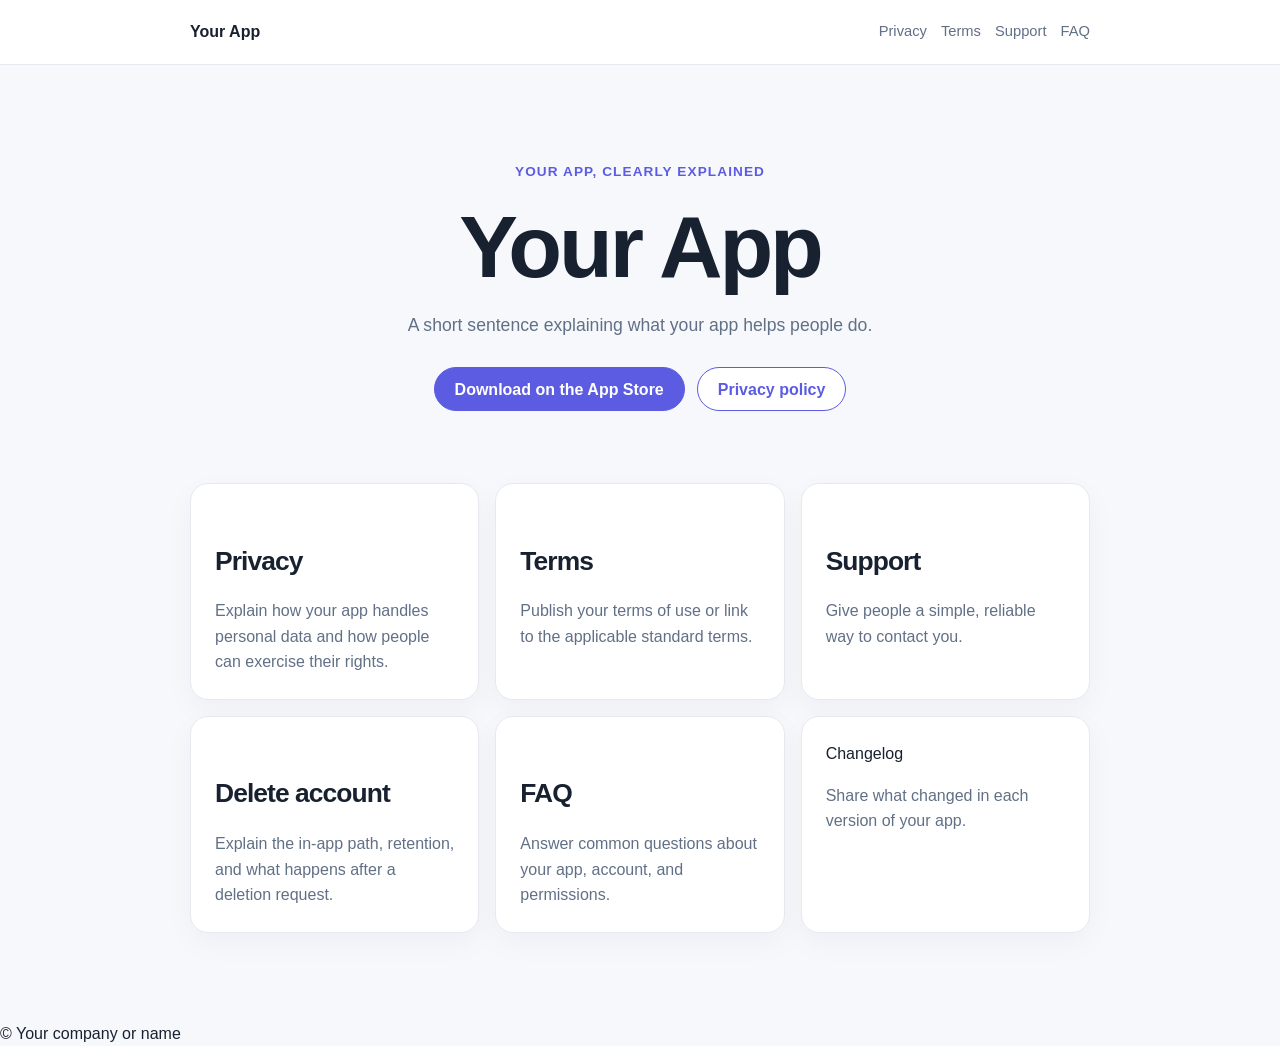
==== index.html @ 849e2186 "adicionando conteudo" ====
<!doctype html>
<html lang="en">
  <head>
    <meta charset="utf-8">
    <meta name="viewport" content="width=device-width, initial-scale=1">
    <meta name="description" content="Free GitHub Pages template for an app privacy policy, account deletion page, support, FAQ, changelog, and optional mobile app landing page.">
    <meta name="robots" content="index,follow">
    <meta name="theme-color" content="#5b5ce2">
    <title>Your App — Privacy, Support & Legal Pages</title>
    <link rel="stylesheet" href="assets/styles.css">
  </head>
  <body data-page="home">
    <header class="site-header">
      <nav class="container nav">
        <a class="brand" href="index.html" data-app-name>Your App</a>
        <div class="nav-links">
          <a href="privacy.html">Privacy</a>
          <a href="terms.html">Terms</a>
          <a href="support.html">Support</a>
          <a href="faq.html">FAQ</a>
        </div>
      </nav>
    </header>
    <main class="container">
      <section class="hero">
        <div class="eyebrow">Your app, clearly explained</div>
        <h1 data-app-name>Your App</h1>
        <p data-tagline>A short sentence explaining what your app helps people do.</p>
        <div class="actions">
          <a class="button button-primary" data-app-store-link href="#">Download on the App Store</a>
          <a class="button button-secondary" href="privacy.html">Privacy policy</a>
        </div>
      </section>
      <section class="cards">
        <a class="card" href="privacy.html">
          <h2>Privacy</h2>
          <p>Explain how your app handles personal data and how people can exercise their rights.</p>
        </a>
        <a class="card" href="terms.html">
          <h2>Terms</h2>
          <p>Publish your terms of use or link to the applicable standard terms.</p>
        </a>
        <a class="card" href="support.html">
          <h2>Support</h2>
          <p>Give people a simple, reliable way to contact you.</p>
        </a>
        <a class="card" href="delete-account.html">
          <h2>Delete account</h2>
          <p>Explain the in-app path, retention, and what happens after a deletion request.</p>
        </a>
        <a class="card" href="faq.html">
          <h2>FAQ</h2>
          <p>Answer common questions about your app, account, and permissions.</p>
        </a>
        <a class="card" href("changelog.html"):
          <h2>Changelog</h2>
          <p>Share what changed in each version of your app.</p>
        </a>
      </section>
    </main>
    <footer class("site-footer"):
      <div class("container footer-row"):
        <span>© <span data-developer-name>Your company or name</span></span>
        <span><a data-support-email href("mailto:support@example.com"): support@example.com</a></span>
      </div)
    </footer)
    <script src("assets/config.js")></script)
    <script src("assets/site.js")></script)
  </body>
</html>
---- assets/styles.css ----
:root { --accent: #5b5ce2; --ink: #18212f; --muted: #617086; --canvas: #f7f8fc; --surface: #fff; --line: #e6e9f1; }
* { box-sizing: border-box; }
html { scroll-behavior: smooth; }
body { margin: 0; color: var(--ink); background: var(--canvas); font: 16px/1.6 -apple-system, BlinkMacSystemFont, "Segoe UI", sans-serif; }
a { color: var(--accent); }
.container { width: min(100% - 40px, 900px); margin: 0 auto; }
.site-header { background: rgba(255,255,255,.9); border-bottom: 1px solid var(--line); position: sticky; top: 0; backdrop-filter: blur(14px); }
.nav { min-height: 64px; display: flex; gap: 20px; align-items: center; justify-content: space-between; }
.brand { color: var(--ink); font-weight: 750; text-decoration: none; }
.nav-links { display: flex; flex-wrap: wrap; gap: 14px; font-size: .92rem; }
.nav-links a { color: var(--muted); text-decoration: none; }
.nav-links a:hover { color: var(--ink); }
.hero { padding: 96px 0 72px; text-align: center; }
.eyebrow { color: var(--accent); font-size: .85rem; font-weight: 700; letter-spacing: .08em; text-transform: uppercase; }
h1, h2 { letter-spacing: -.035em; line-height: 1.12; }
h1 { margin: 15px auto; max-width: 760px; font-size: clamp(2.6rem, 8vw, 5.5rem); }
h2 { margin-top: 2.4rem; font-size: 1.65rem; }
.hero p { max-width: 630px; margin: 0 auto; color: var(--muted); font-size: 1.1rem; }
.actions { display: flex; justify-content: center; flex-wrap: wrap; gap: 12px; margin-top: 28px; }
.button { border: 1px solid var(--accent); border-radius: 999px; display: inline-flex; min-height: 44px; align-items: center; padding: 0 20px; font-weight: 700; text-decoration: none; }
.button-primary { color: #fff; background: var(--accent); }
.button-secondary { background: #fff; }
.cards { display: grid; grid-template-columns: repeat(auto-fit, minmax(220px, 1fr)); gap: 16px; padding-bottom: 88px; }
.card, .legal { border: 1px solid var(--line); border-radius: 18px; background: var(--surface); box-shadow: 0 10px 30px rgba(20, 29, 50, .04); }
.card { padding: 24px; color: var(--ink); text-decoration: none; }
.card:hover { border-color: color-mix(in srgb, var(--accent), var(--line) 55%); transform: translateY(-2px); }
.card p { color: var(--muted); margin-bottom: 0; }
.legal { max-width: 760px; padding: clamp(24px, 6vw, 56px); margin: 48px auto 80px; }
.legal h1 { font-size: clamp(2.2rem, 5vw, 3.8rem); max-width: none; }
.legal p, .legal li { color: #39465a; }
.legal .notice { padding: 16px; border-left: 4px solid var(--accent); background: #f1f1ff; border-radius: 8px; }
.site-footer { padding: 28px 0; border-top: 1px solid var(--line); background: #fff; color: var(--muted); font-size: .9rem; }
.footer-row { display: flex; gap: 16px; justify-content: space-between; flex-wrap: wrap; }
@media (max-width: 640px) { .container { width: min(100% - 28px, 900px); } .nav { padding: 12px 0; align-items: flex-start; flex-direction: column; gap: 6px; } .hero { padding: 72px 0 48px; text-align: left; } .hero p { margin-left: 0; } .actions { justify-content: flex-start; } .cards { grid-template-columns: 1fr; } }
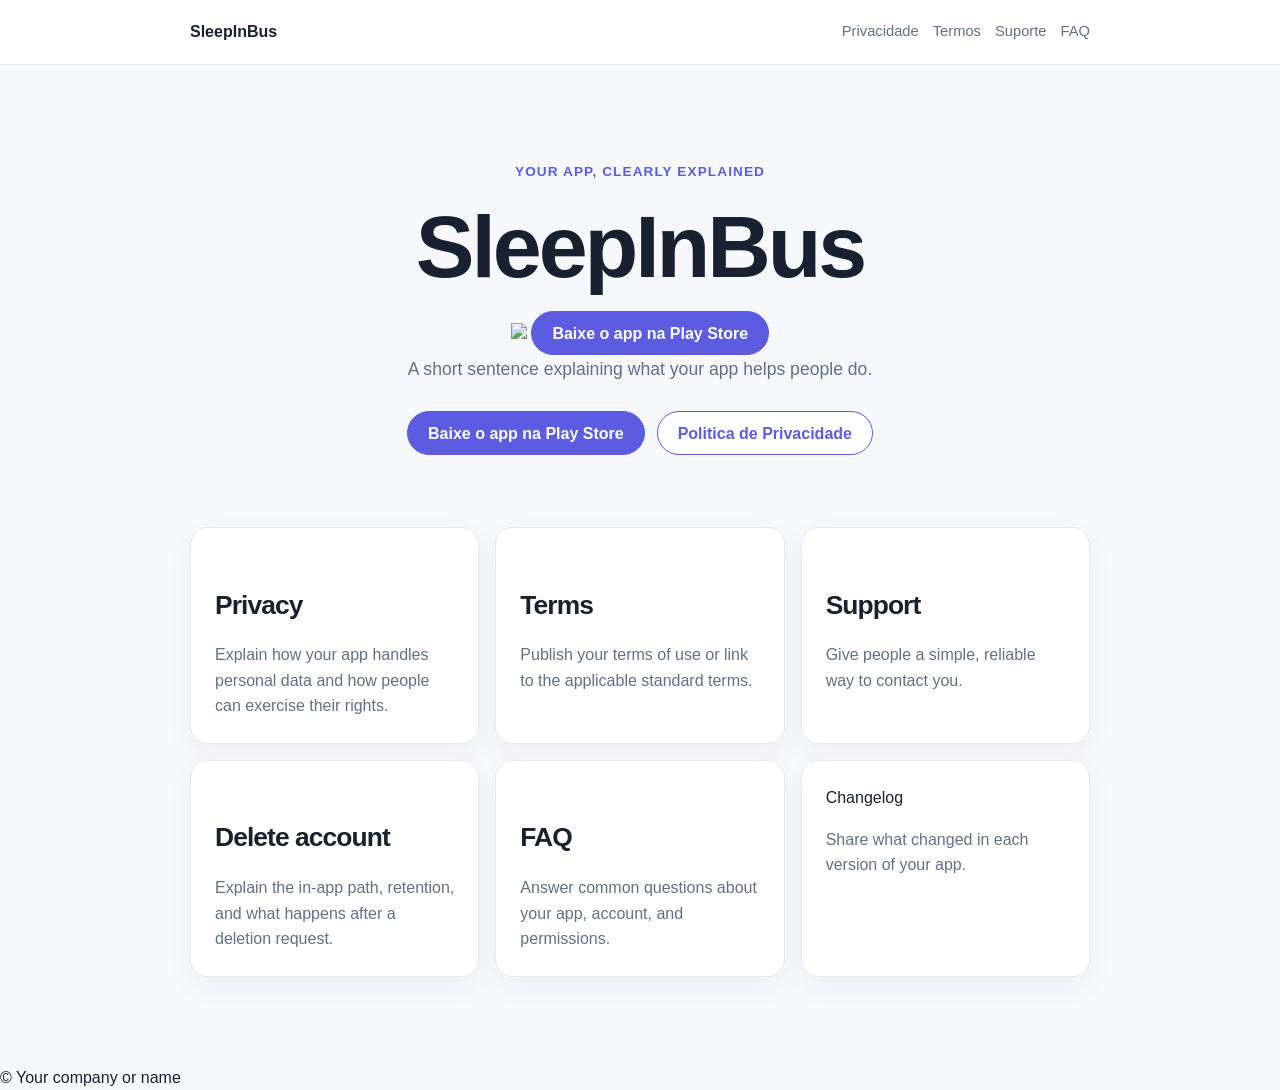
==== commit 9742cbaa: "alteração no css e alguns dados modificados no html no geral" ====
--- a/index.html
+++ b/index.html
@@ -6,17 +6,17 @@
     <meta name="description" content="Free GitHub Pages template for an app privacy policy, account deletion page, support, FAQ, changelog, and optional mobile app landing page.">
     <meta name="robots" content="index,follow">
     <meta name="theme-color" content="#5b5ce2">
-    <title>Your App — Privacy, Support & Legal Pages</title>
+    <title>SleepInBus — Politica de privacidade</title>
     <link rel="stylesheet" href="assets/styles.css">
   </head>
   <body data-page="home">
     <header class="site-header">
       <nav class="container nav">
-        <a class="brand" href="index.html" data-app-name>Your App</a>
+        <a class="brand" href="index.html" data-app-name>SleepInBus</a>
         <div class="nav-links">
-          <a href="privacy.html">Privacy</a>
-          <a href="terms.html">Terms</a>
-          <a href="support.html">Support</a>
+          <a href="privacy.html">Privacidade</a>
+          <a href="terms.html">Termos</a>
+          <a href="support.html">Suporte</a>
           <a href="faq.html">FAQ</a>
         </div>
       </nav>
@@ -24,11 +24,13 @@
     <main class="container">
       <section class="hero">
         <div class="eyebrow">Your app, clearly explained</div>
-        <h1 data-app-name>Your App</h1>
+        <h1 data-app-name>SleepInBus</h1>
+        <span class="app-icon" data-app-icon><img src="image/sleepIcon.jpg"></span>
+        <a class="button button-primary" data-app-store-link href="#">Baixe o app na Play Store</a>
         <p data-tagline>A short sentence explaining what your app helps people do.</p>
         <div class="actions">
-          <a class="button button-primary" data-app-store-link href="#">Download on the App Store</a>
-          <a class="button button-secondary" href="privacy.html">Privacy policy</a>
+          <a class="button button-primary" data-app-store-link href="#">Baixe o app na Play Store</a>
+          <a class="button button-secondary" href="privacy.html">Politica de Privacidade</a>
         </div>
       </section>
       <section class="cards">
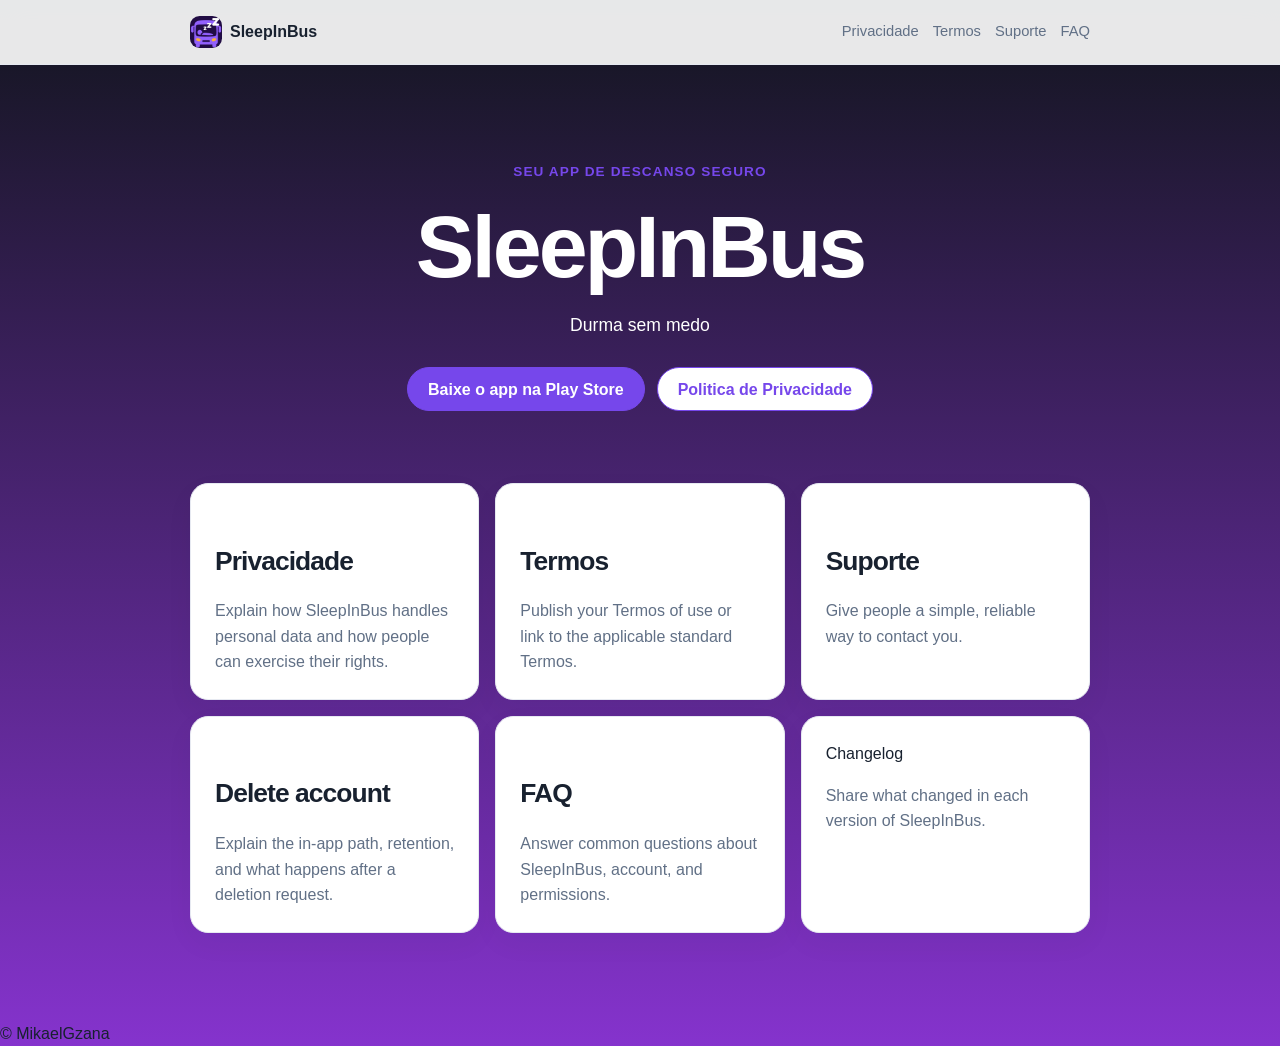
==== commit a04194e7: "." ====
--- a/index.html
+++ b/index.html
@@ -3,16 +3,19 @@
   <head>
     <meta charset="utf-8">
     <meta name="viewport" content="width=device-width, initial-scale=1">
-    <meta name="description" content="Free GitHub Pages template for an app privacy policy, account deletion page, support, FAQ, changelog, and optional mobile app landing page.">
+    <meta name="description" content="Free GitHub Pages template for an app Privacidade policy, account deletion page, Suporte, FAQ, changelog, and optional mobile app landing page.">
     <meta name="robots" content="index,follow">
-    <meta name="theme-color" content="#5b5ce2">
+    <meta name="theme-color" content="##7647eb">
     <title>SleepInBus — Politica de privacidade</title>
     <link rel="stylesheet" href="assets/styles.css">
   </head>
   <body data-page="home">
     <header class="site-header">
       <nav class="container nav">
-        <a class="brand" href="index.html" data-app-name>SleepInBus</a>
+        <a class="brand" href="index.html" style="display: inline-flex; align-items: center; gap: 8px;">
+          <img class="app-icon" src="assets/images/sleepIcon.jpeg" alt="SleepInBus icon" style="width: 32px; height: 32px; border-radius: 30%; object-fit: cover;">
+          <span data-app-name>SleepInBus</span>
+        </a>
         <div class="nav-links">
           <a href="privacy.html">Privacidade</a>
           <a href="terms.html">Termos</a>
@@ -23,11 +26,9 @@
     </header>
     <main class="container">
       <section class="hero">
-        <div class="eyebrow">Your app, clearly explained</div>
-        <h1 data-app-name>SleepInBus</h1>
-        <span class="app-icon" data-app-icon><img src="image/sleepIcon.jpg"></span>
-        <a class="button button-primary" data-app-store-link href="#">Baixe o app na Play Store</a>
-        <p data-tagline>A short sentence explaining what your app helps people do.</p>
+        <div class="eyebrow">Seu APP de descanso seguro</div>
+        <h1 data-app-name id="app-name">SleepInBus</h1>
+        <p data-tagline id="data-tagline">Durma sem medo</p>
         <div class="actions">
           <a class="button button-primary" data-app-store-link href="#">Baixe o app na Play Store</a>
           <a class="button button-secondary" href="privacy.html">Politica de Privacidade</a>
@@ -35,15 +36,15 @@
       </section>
       <section class="cards">
         <a class="card" href="privacy.html">
-          <h2>Privacy</h2>
-          <p>Explain how your app handles personal data and how people can exercise their rights.</p>
+          <h2>Privacidade</h2>
+          <p>Explain how SleepInBus handles personal data and how people can exercise their rights.</p>
         </a>
         <a class="card" href="terms.html">
-          <h2>Terms</h2>
-          <p>Publish your terms of use or link to the applicable standard terms.</p>
+          <h2>Termos</h2>
+          <p>Publish your Termos of use or link to the applicable standard Termos.</p>
         </a>
         <a class="card" href="support.html">
-          <h2>Support</h2>
+          <h2>Suporte</h2>
           <p>Give people a simple, reliable way to contact you.</p>
         </a>
         <a class="card" href="delete-account.html">
@@ -52,18 +53,18 @@
         </a>
         <a class="card" href="faq.html">
           <h2>FAQ</h2>
-          <p>Answer common questions about your app, account, and permissions.</p>
+          <p>Answer common questions about SleepInBus, account, and permissions.</p>
         </a>
         <a class="card" href("changelog.html"):
           <h2>Changelog</h2>
-          <p>Share what changed in each version of your app.</p>
+          <p>Share what changed in each version of SleepInBus.</p>
         </a>
       </section>
     </main>
     <footer class("site-footer"):
       <div class("container footer-row"):
-        <span>© <span data-developer-name>Your company or name</span></span>
-        <span><a data-support-email href("mailto:support@example.com"): support@example.com</a></span>
+        <span>© <span data-developer-name>MikaelGzana</span></span>
+        <span><a data-Suporte-email href("mailto:Suporte@example.com"): Suporte@example.com</a></span>
       </div)
     </footer)
     <script src("assets/config.js")></script)
--- a/assets/styles.css
+++ b/assets/styles.css
@@ -1,34 +1,209 @@
-:root { --accent: #5b5ce2; --ink: #18212f; --muted: #617086; --canvas: #f7f8fc; --surface: #fff; --line: #e6e9f1; }
-* { box-sizing: border-box; }
-html { scroll-behavior: smooth; }
-body { margin: 0; color: var(--ink); background: var(--canvas); font: 16px/1.6 -apple-system, BlinkMacSystemFont, "Segoe UI", sans-serif; }
-a { color: var(--accent); }
-.container { width: min(100% - 40px, 900px); margin: 0 auto; }
-.site-header { background: rgba(255,255,255,.9); border-bottom: 1px solid var(--line); position: sticky; top: 0; backdrop-filter: blur(14px); }
-.nav { min-height: 64px; display: flex; gap: 20px; align-items: center; justify-content: space-between; }
-.brand { color: var(--ink); font-weight: 750; text-decoration: none; }
-.nav-links { display: flex; flex-wrap: wrap; gap: 14px; font-size: .92rem; }
-.nav-links a { color: var(--muted); text-decoration: none; }
-.nav-links a:hover { color: var(--ink); }
-.hero { padding: 96px 0 72px; text-align: center; }
-.eyebrow { color: var(--accent); font-size: .85rem; font-weight: 700; letter-spacing: .08em; text-transform: uppercase; }
-h1, h2 { letter-spacing: -.035em; line-height: 1.12; }
-h1 { margin: 15px auto; max-width: 760px; font-size: clamp(2.6rem, 8vw, 5.5rem); }
-h2 { margin-top: 2.4rem; font-size: 1.65rem; }
-.hero p { max-width: 630px; margin: 0 auto; color: var(--muted); font-size: 1.1rem; }
-.actions { display: flex; justify-content: center; flex-wrap: wrap; gap: 12px; margin-top: 28px; }
-.button { border: 1px solid var(--accent); border-radius: 999px; display: inline-flex; min-height: 44px; align-items: center; padding: 0 20px; font-weight: 700; text-decoration: none; }
-.button-primary { color: #fff; background: var(--accent); }
-.button-secondary { background: #fff; }
-.cards { display: grid; grid-template-columns: repeat(auto-fit, minmax(220px, 1fr)); gap: 16px; padding-bottom: 88px; }
-.card, .legal { border: 1px solid var(--line); border-radius: 18px; background: var(--surface); box-shadow: 0 10px 30px rgba(20, 29, 50, .04); }
-.card { padding: 24px; color: var(--ink); text-decoration: none; }
-.card:hover { border-color: color-mix(in srgb, var(--accent), var(--line) 55%); transform: translateY(-2px); }
-.card p { color: var(--muted); margin-bottom: 0; }
-.legal { max-width: 760px; padding: clamp(24px, 6vw, 56px); margin: 48px auto 80px; }
-.legal h1 { font-size: clamp(2.2rem, 5vw, 3.8rem); max-width: none; }
-.legal p, .legal li { color: #39465a; }
-.legal .notice { padding: 16px; border-left: 4px solid var(--accent); background: #f1f1ff; border-radius: 8px; }
-.site-footer { padding: 28px 0; border-top: 1px solid var(--line); background: #fff; color: var(--muted); font-size: .9rem; }
-.footer-row { display: flex; gap: 16px; justify-content: space-between; flex-wrap: wrap; }
-@media (max-width: 640px) { .container { width: min(100% - 28px, 900px); } .nav { padding: 12px 0; align-items: flex-start; flex-direction: column; gap: 6px; } .hero { padding: 72px 0 48px; text-align: left; } .hero p { margin-left: 0; } .actions { justify-content: flex-start; } .cards { grid-template-columns: 1fr; } }
+:root { 
+    --accent: #7647eb; 
+    --ink: #18212f; 
+    --tittle: #fff;
+    --muted: #617086; 
+    --canvas: linear-gradient(180deg, #12151e 0%, #8533cd 100%); 
+    --surface: #fff; 
+    --line: #e6e9f1; 
+    --detail: #f79f1f
+}
+* { 
+    box-sizing: border-box; 
+}
+html { 
+    scroll-behavior: smooth; 
+}
+body {
+    margin: 0; 
+    color: var(--ink); 
+    background: var(--canvas); 
+    font: 16px/1.6 -apple-system, BlinkMacSystemFont, "Segoe UI", sans-serif; 
+}
+a {
+     color: var(--accent); 
+    }
+#app-name{
+    color: var(--tittle);
+}
+#data-tagline{
+    color: var(--tittle);
+}
+.container { 
+    width: min(100% - 40px, 900px); 
+    margin: 0 auto; 
+}
+.site-header {
+    background: rgba(255, 255, 255, 0.9);
+    border-bottom: 1px solid var(--line);
+    position: sticky;
+    top: 0;
+    backdrop-filter: blur(14px);
+}
+.nav {
+    min-height: 64px;
+    display: flex;
+    gap: 20px;
+    align-items: center;
+    justify-content: space-between;
+}
+.brand {
+    color: var(--ink);
+    font-weight: 750;
+    text-decoration: none;
+}
+.nav-links {
+    display: flex;
+    flex-wrap: wrap;
+    gap: 14px;
+    font-size: 0.92rem;
+}
+.nav-links a {
+    color: var(--muted);
+    text-decoration: none;
+}
+.nav-links a:hover {
+    color: var(--ink);
+}
+.hero {
+    padding: 96px 0 72px;
+    text-align: center;
+}
+.eyebrow {
+    color: var(--accent);
+    font-size: 0.85rem;
+    font-weight: 700;
+    letter-spacing: 0.08em;
+    text-transform: uppercase;
+}
+h1,
+h2 {
+    letter-spacing: -0.035em;
+    line-height: 1.12;
+}
+h1 {
+    margin: 15px auto;
+    max-width: 760px;
+    font-size: clamp(2.6rem, 8vw, 5.5rem);
+}
+h2 {
+    margin-top: 2.4rem;
+    font-size: 1.65rem;
+}
+.hero p {
+    max-width: 630px;
+    margin: 0 auto;
+    color: var(--muted);
+    font-size: 1.1rem;
+}
+.actions {
+    display: flex;
+    justify-content: center;
+    flex-wrap: wrap;
+    gap: 12px;
+    margin-top: 28px;
+}
+.button {
+    border: 1px solid var(--accent);
+    border-radius: 999px;
+    display: inline-flex;
+    min-height: 44px;
+    align-items: center;
+    padding: 0 20px;
+    font-weight: 700;
+    text-decoration: none;
+}
+.button-primary {
+    color: #fff;
+    background: var(--accent);
+}
+.button-secondary {
+    background: #fff;
+}
+.cards {
+    display: grid;
+    grid-template-columns: repeat(auto-fit, minmax(220px, 1fr));
+    gap: 16px;
+    padding-bottom: 88px;
+}
+.card,
+.legal {
+    border: 1px solid var(--line);
+    border-radius: 18px;
+    background: var(--surface);
+    box-shadow: 0 10px 30px rgba(20, 29, 50, 0.04);
+}
+.card {
+    padding: 24px;
+    color: var(--ink);
+    text-decoration: none;
+}
+.card:hover {
+    border-color: color-mix(in srgb, var(--accent), var(--line) 55%);
+    transform: translateY(-2px);
+}
+.card p {
+    color: var(--muted);
+    margin-bottom: 0;
+}
+.legal {
+    max-width: 760px;
+    padding: clamp(24px, 6vw, 56px);
+    margin: 48px auto 80px;
+}
+.legal h1 {
+    font-size: clamp(2.2rem, 5vw, 3.8rem);
+    max-width: none;
+}
+.legal p,
+.legal li {
+    color: #39465a;
+}
+.legal .notice {
+    padding: 16px;
+    border-left: 4px solid var(--accent);
+    background: #f1f1ff;
+    border-radius: 8px;
+}
+.site-footer {
+    padding: 28px 0;
+    border-top: 1px solid var(--line);
+    background: #fff;
+    color: var(--muted);
+    font-size: 0.9rem;
+}
+.footer-row {
+    display: flex;
+    gap: 16px;
+    justify-content: space-between;
+    flex-wrap: wrap;
+}
+@media (max-width: 640px) {
+    .container {
+        width: min(100% - 28px, 900px);
+    }
+
+    .nav {
+        padding: 12px 0;
+        align-items: flex-start;
+        flex-direction: column;
+        gap: 6px;
+    }
+
+    .hero {
+        padding: 72px 0 48px;
+        text-align: left;
+    }
+
+    .hero p {
+        margin-left: 0;
+    }
+
+    .actions {
+        justify-content: flex-start;
+    }
+
+    .cards {
+        grid-template-columns: 1fr;
+    }
+}
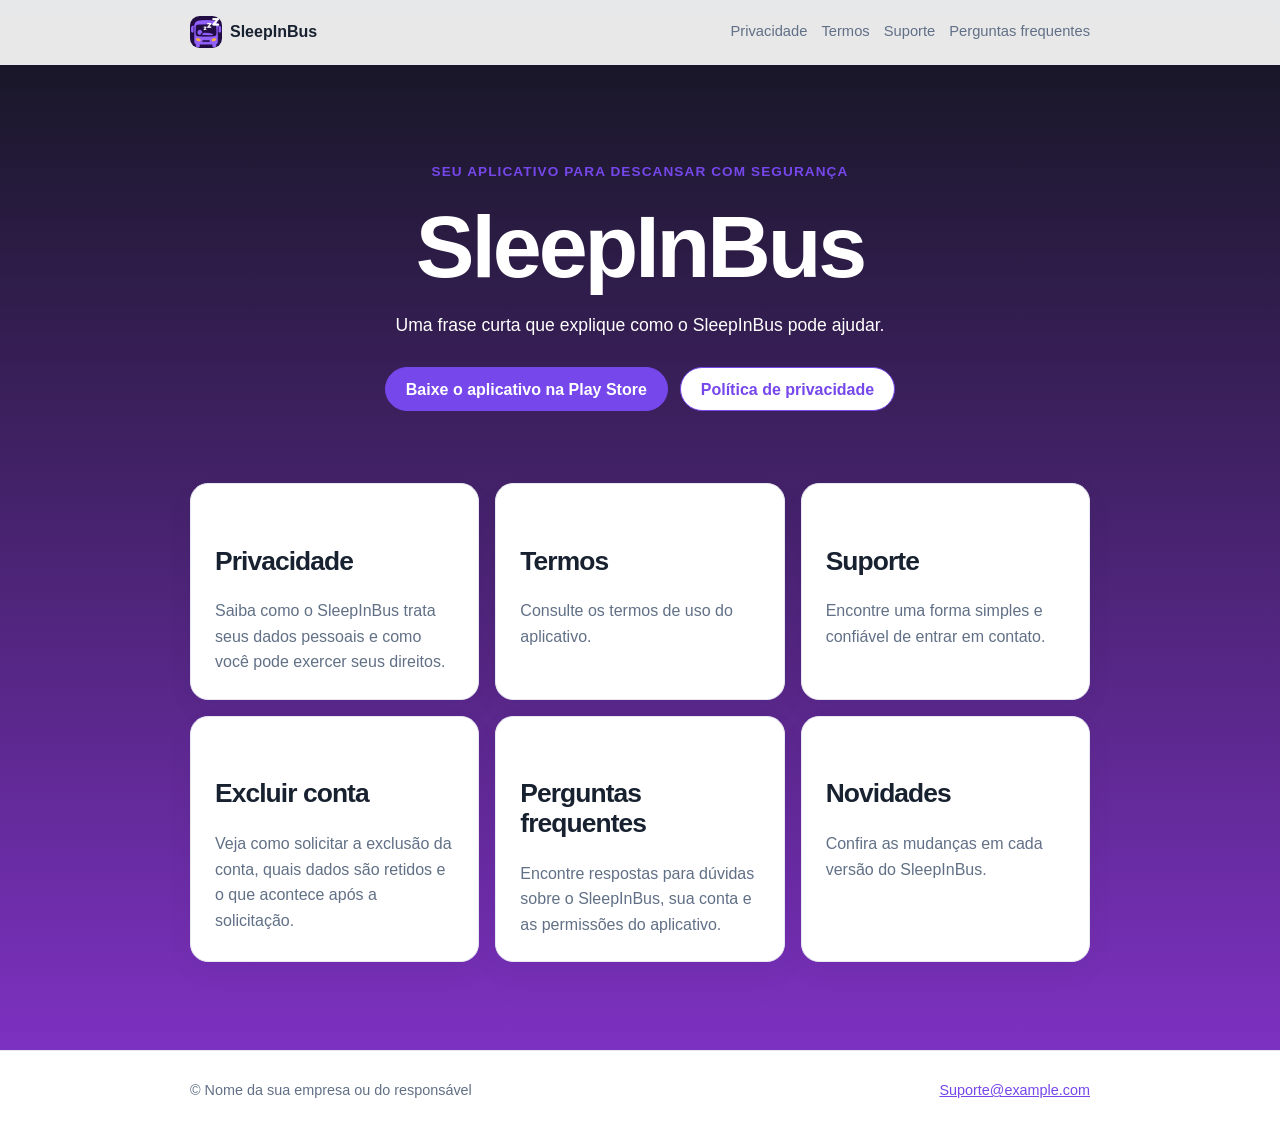
==== commit 4cf6b207: "tradução do site para português" ====
--- a/index.html
+++ b/index.html
@@ -1,73 +1,73 @@
 <!doctype html>
-<html lang="en">
+<html lang="pt-BR">
   <head>
     <meta charset="utf-8">
     <meta name="viewport" content="width=device-width, initial-scale=1">
-    <meta name="description" content="Free GitHub Pages template for an app Privacidade policy, account deletion page, Suporte, FAQ, changelog, and optional mobile app landing page.">
+    <meta name="description" content="Conheça o SleepInBus e acesse as páginas de privacidade, exclusão de conta, suporte, perguntas frequentes e novidades do aplicativo.">
     <meta name="robots" content="index,follow">
-    <meta name="theme-color" content="##7647eb">
-    <title>SleepInBus — Politica de privacidade</title>
+    <meta name="theme-color" content="#7647eb">
+    <title>SleepInBus — Durma sem medo</title>
     <link rel="stylesheet" href="assets/styles.css">
   </head>
   <body data-page="home">
     <header class="site-header">
       <nav class="container nav">
         <a class="brand" href="index.html" style="display: inline-flex; align-items: center; gap: 8px;">
-          <img class="app-icon" src="assets/images/sleepIcon.jpeg" alt="SleepInBus icon" style="width: 32px; height: 32px; border-radius: 30%; object-fit: cover;">
+          <img class="app-icon" src="assets/images/sleepIcon.jpeg" alt="Ícone do SleepInBus" style="width: 32px; height: 32px; border-radius: 30%; object-fit: cover;">
           <span data-app-name>SleepInBus</span>
         </a>
         <div class="nav-links">
           <a href="privacy.html">Privacidade</a>
           <a href="terms.html">Termos</a>
           <a href="support.html">Suporte</a>
-          <a href="faq.html">FAQ</a>
+          <a href="faq.html">Perguntas frequentes</a>
         </div>
       </nav>
     </header>
     <main class="container">
       <section class="hero">
-        <div class="eyebrow">Seu APP de descanso seguro</div>
+        <div class="eyebrow">Seu aplicativo para descansar com segurança</div>
         <h1 data-app-name id="app-name">SleepInBus</h1>
         <p data-tagline id="data-tagline">Durma sem medo</p>
         <div class="actions">
-          <a class="button button-primary" data-app-store-link href="#">Baixe o app na Play Store</a>
-          <a class="button button-secondary" href="privacy.html">Politica de Privacidade</a>
+          <a class="button button-primary" data-app-store-link href="#">Baixe o aplicativo na Play Store</a>
+          <a class="button button-secondary" href="privacy.html">Política de privacidade</a>
         </div>
       </section>
       <section class="cards">
         <a class="card" href="privacy.html">
           <h2>Privacidade</h2>
-          <p>Explain how SleepInBus handles personal data and how people can exercise their rights.</p>
+          <p>Saiba como o SleepInBus trata seus dados pessoais e como você pode exercer seus direitos.</p>
         </a>
         <a class="card" href="terms.html">
           <h2>Termos</h2>
-          <p>Publish your Termos of use or link to the applicable standard Termos.</p>
+          <p>Consulte os termos de uso do aplicativo.</p>
         </a>
         <a class="card" href="support.html">
           <h2>Suporte</h2>
-          <p>Give people a simple, reliable way to contact you.</p>
+          <p>Encontre uma forma simples e confiável de entrar em contato.</p>
         </a>
         <a class="card" href="delete-account.html">
-          <h2>Delete account</h2>
-          <p>Explain the in-app path, retention, and what happens after a deletion request.</p>
+          <h2>Excluir conta</h2>
+          <p>Veja como solicitar a exclusão da conta, quais dados são retidos e o que acontece após a solicitação.</p>
         </a>
         <a class="card" href="faq.html">
-          <h2>FAQ</h2>
-          <p>Answer common questions about SleepInBus, account, and permissions.</p>
+          <h2>Perguntas frequentes</h2>
+          <p>Encontre respostas para dúvidas sobre o SleepInBus, sua conta e as permissões do aplicativo.</p>
         </a>
-        <a class="card" href("changelog.html"):
-          <h2>Changelog</h2>
-          <p>Share what changed in each version of SleepInBus.</p>
+        <a class="card" href="changelog.html">
+          <h2>Novidades</h2>
+          <p>Confira as mudanças em cada versão do SleepInBus.</p>
         </a>
       </section>
     </main>
-    <footer class("site-footer"):
-      <div class("container footer-row"):
+    <footer class="site-footer">
+      <div class="container footer-row">
         <span>© <span data-developer-name>MikaelGzana</span></span>
-        <span><a data-Suporte-email href("mailto:Suporte@example.com"): Suporte@example.com</a></span>
-      </div)
-    </footer)
-    <script src("assets/config.js")></script)
-    <script src("assets/site.js")></script)
+        <span><a data-Suporte-email href="mailto:Suporte@example.com">Suporte@example.com</a></span>
+      </div>
+    </footer>
+    <script src="assets/config.js"></script>
+    <script src="assets/site.js"></script>
   </body>
 </html>
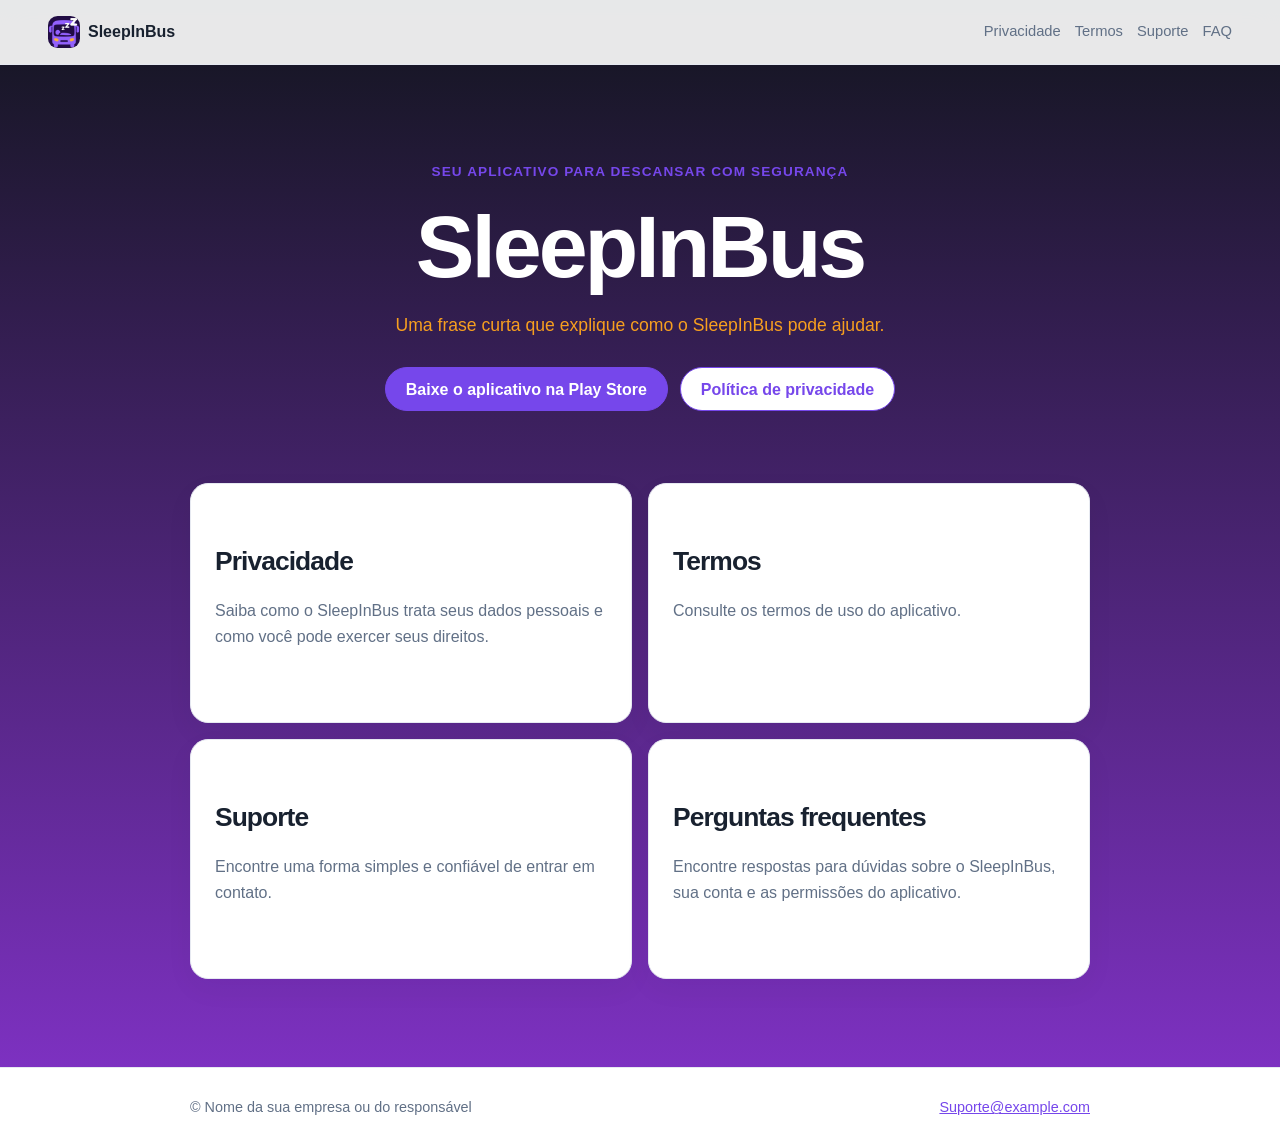
==== commit 87d11d09: "limpa e ajustes visuais" ====
--- a/index.html
+++ b/index.html
@@ -6,7 +6,7 @@
     <meta name="description" content="Conheça o SleepInBus e acesse as páginas de privacidade, exclusão de conta, suporte, perguntas frequentes e novidades do aplicativo.">
     <meta name="robots" content="index,follow">
     <meta name="theme-color" content="#7647eb">
-    <title>SleepInBus — Durma sem medo</title>
+    <title>SleepInBus</title>
     <link rel="stylesheet" href="assets/styles.css">
   </head>
   <body data-page="home">
@@ -20,7 +20,7 @@
           <a href="privacy.html">Privacidade</a>
           <a href="terms.html">Termos</a>
           <a href="support.html">Suporte</a>
-          <a href="faq.html">Perguntas frequentes</a>
+          <a href="faq.html">FAQ</a>
         </div>
       </nav>
     </header>
@@ -47,18 +47,18 @@
           <h2>Suporte</h2>
           <p>Encontre uma forma simples e confiável de entrar em contato.</p>
         </a>
-        <a class="card" href="delete-account.html">
+        <!-- <a class="card" href="delete-account.html">
           <h2>Excluir conta</h2>
           <p>Veja como solicitar a exclusão da conta, quais dados são retidos e o que acontece após a solicitação.</p>
-        </a>
+        </a> -->
         <a class="card" href="faq.html">
           <h2>Perguntas frequentes</h2>
           <p>Encontre respostas para dúvidas sobre o SleepInBus, sua conta e as permissões do aplicativo.</p>
         </a>
-        <a class="card" href="changelog.html">
+        <!-- <a class="card" href="changelog.html">
           <h2>Novidades</h2>
           <p>Confira as mudanças em cada versão do SleepInBus.</p>
-        </a>
+        </a> -->
       </section>
     </main>
     <footer class="site-footer">
--- a/assets/styles.css
+++ b/assets/styles.css
@@ -27,7 +27,7 @@
     color: var(--tittle);
 }
 #data-tagline{
-    color: var(--tittle);
+    color: var(--detail);
 }
 .container { 
     width: min(100% - 40px, 900px); 
@@ -47,6 +47,12 @@
     align-items: center;
     justify-content: space-between;
 }
+.site-header .nav {
+    width: 100%;
+    max-width: none;
+    padding-right: clamp(14px, 4vw, 48px);
+    padding-left: clamp(14px, 4vw, 48px);
+}
 .brand {
     color: var(--ink);
     font-weight: 750;
@@ -54,7 +60,9 @@
 }
 .nav-links {
     display: flex;
+    flex: 1;
     flex-wrap: wrap;
+    justify-content: flex-end;
     gap: 14px;
     font-size: 0.92rem;
 }
@@ -122,7 +130,7 @@
 }
 .cards {
     display: grid;
-    grid-template-columns: repeat(auto-fit, minmax(220px, 1fr));
+    grid-template-columns: repeat(2, minmax(0, 1fr));
     gap: 16px;
     padding-bottom: 88px;
 }
@@ -134,6 +142,7 @@
     box-shadow: 0 10px 30px rgba(20, 29, 50, 0.04);
 }
 .card {
+    min-height: 240px;
     padding: 24px;
     color: var(--ink);
     text-decoration: none;
@@ -185,9 +194,25 @@
 
     .nav {
         padding: 12px 0;
-        align-items: flex-start;
+        align-items: center;
         flex-direction: column;
-        gap: 6px;
+        gap: 10px;
+    }
+
+    .site-header .nav {
+        padding: 12px 14px;
+    }
+
+    .site-header .brand {
+        align-self: flex-start;
+    }
+
+    .nav-links {
+        width: 100%;
+        justify-content: space-between;
+        column-gap: 16px;
+        row-gap: 4px;
+        text-align: center;
     }
 
     .hero {
@@ -206,4 +231,5 @@
     .cards {
         grid-template-columns: 1fr;
     }
-}
+
+}
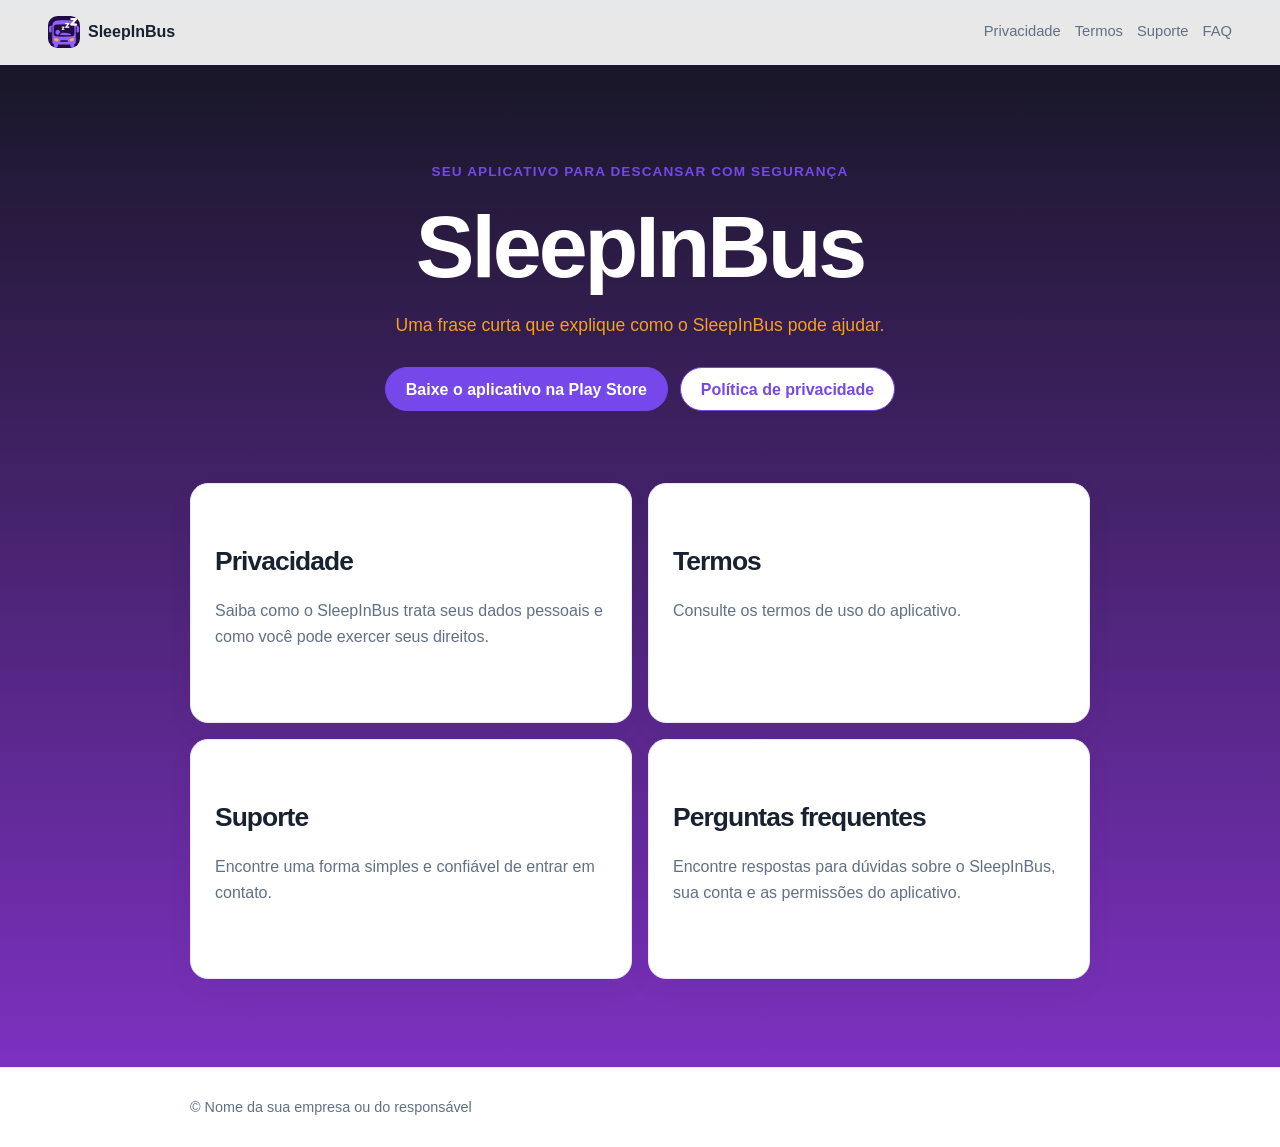
==== commit 24f27b3a: "Ajuste no footer" ====
--- a/index.html
+++ b/index.html
@@ -63,8 +63,7 @@
     </main>
     <footer class="site-footer">
       <div class="container footer-row">
-        <span>© <span data-developer-name>MikaelGzana</span></span>
-        <span><a data-Suporte-email href="mailto:Suporte@example.com">Suporte@example.com</a></span>
+        <span>© <span data-developer-name>MikaelGzana e GabCespedes</span>
       </div>
     </footer>
     <script src="assets/config.js"></script>
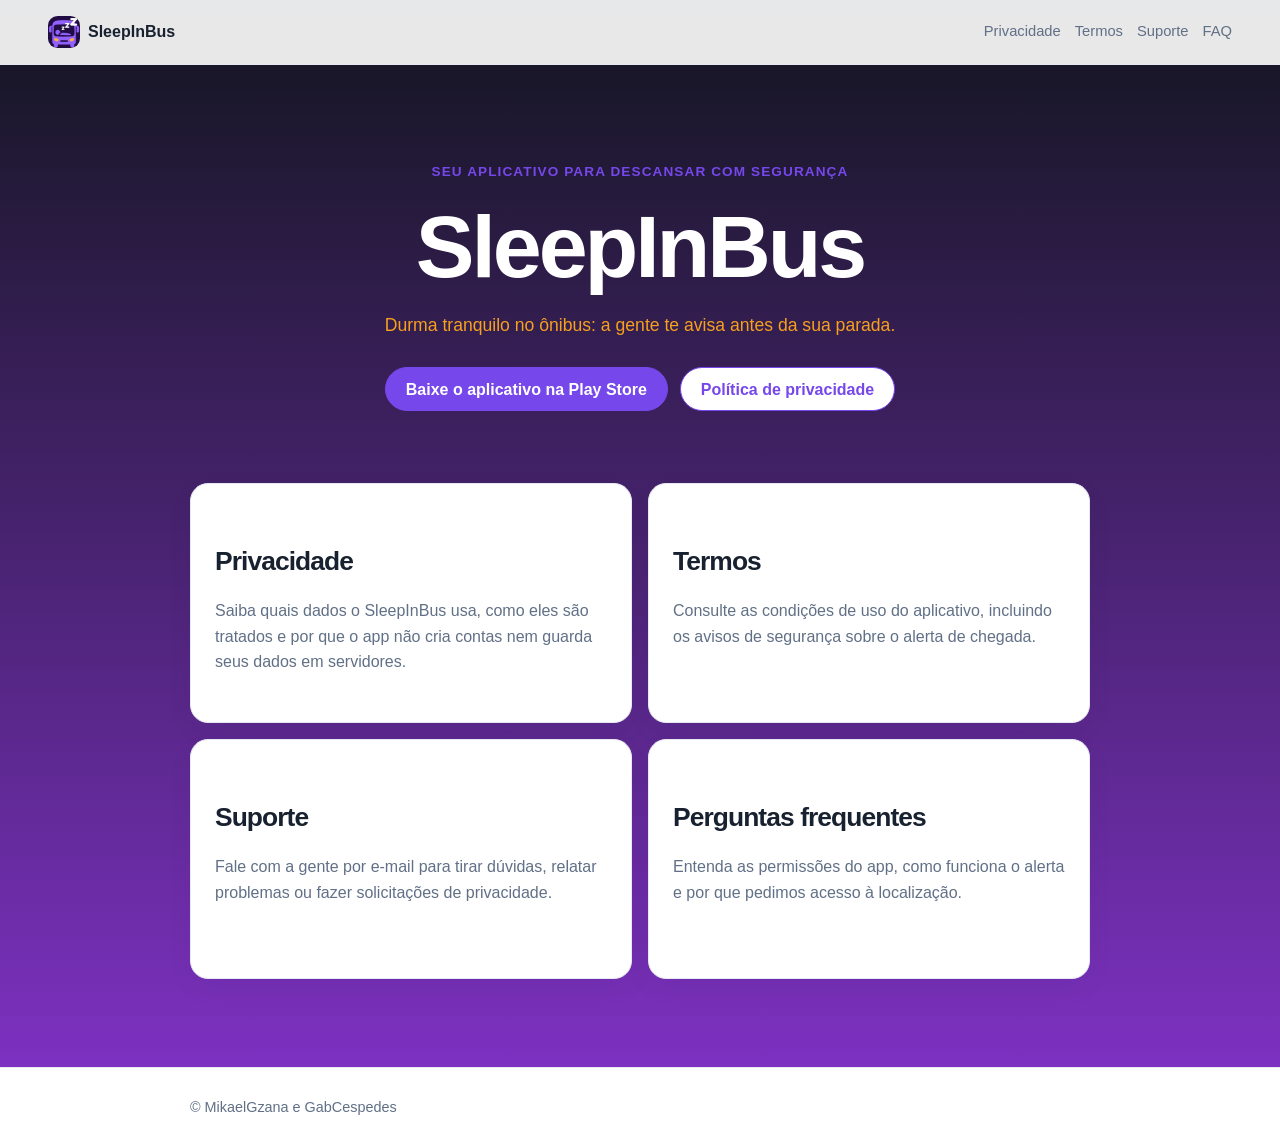
==== commit 8e36e237: "Conteudo real das paginas: privacidade, termos, FAQ, suporte e home - Politica de privacidade alinha" ====
--- a/index.html
+++ b/index.html
@@ -28,7 +28,7 @@
       <section class="hero">
         <div class="eyebrow">Seu aplicativo para descansar com segurança</div>
         <h1 data-app-name id="app-name">SleepInBus</h1>
-        <p data-tagline id="data-tagline">Durma sem medo</p>
+        <p data-tagline id="data-tagline">Durma tranquilo no ônibus</p>
         <div class="actions">
           <a class="button button-primary" data-app-store-link href="#">Baixe o aplicativo na Play Store</a>
           <a class="button button-secondary" href="privacy.html">Política de privacidade</a>
@@ -37,28 +37,20 @@
       <section class="cards">
         <a class="card" href="privacy.html">
           <h2>Privacidade</h2>
-          <p>Saiba como o SleepInBus trata seus dados pessoais e como você pode exercer seus direitos.</p>
+          <p>Saiba quais dados o SleepInBus usa, como eles são tratados e por que o app não cria contas nem guarda seus dados em servidores.</p>
         </a>
         <a class="card" href="terms.html">
           <h2>Termos</h2>
-          <p>Consulte os termos de uso do aplicativo.</p>
+          <p>Consulte as condições de uso do aplicativo, incluindo os avisos de segurança sobre o alerta de chegada.</p>
         </a>
         <a class="card" href="support.html">
           <h2>Suporte</h2>
-          <p>Encontre uma forma simples e confiável de entrar em contato.</p>
+          <p>Fale com a gente por e-mail para tirar dúvidas, relatar problemas ou fazer solicitações de privacidade.</p>
         </a>
-        <!-- <a class="card" href="delete-account.html">
-          <h2>Excluir conta</h2>
-          <p>Veja como solicitar a exclusão da conta, quais dados são retidos e o que acontece após a solicitação.</p>
-        </a> -->
         <a class="card" href="faq.html">
           <h2>Perguntas frequentes</h2>
-          <p>Encontre respostas para dúvidas sobre o SleepInBus, sua conta e as permissões do aplicativo.</p>
+          <p>Entenda as permissões do app, como funciona o alerta e por que pedimos acesso à localização.</p>
         </a>
-        <!-- <a class="card" href="changelog.html">
-          <h2>Novidades</h2>
-          <p>Confira as mudanças em cada versão do SleepInBus.</p>
-        </a> -->
       </section>
     </main>
     <footer class="site-footer">
--- a/assets/styles.css
+++ b/assets/styles.css
@@ -15,6 +15,10 @@
     scroll-behavior: smooth; 
 }
 body {
+    min-height: 100vh;
+    min-height: 100dvh;
+    display: flex;
+    flex-direction: column;
     margin: 0; 
     color: var(--ink); 
     background: var(--canvas); 
@@ -30,7 +34,7 @@
     color: var(--detail);
 }
 .container { 
-    width: min(100% - 40px, 900px); 
+    width: min(100% - 40px, 900px);
     margin: 0 auto; 
 }
 .site-header {
@@ -76,6 +80,9 @@
 .hero {
     padding: 96px 0 72px;
     text-align: center;
+}
+main.container {
+    flex: 1;
 }
 .eyebrow {
     color: var(--accent);
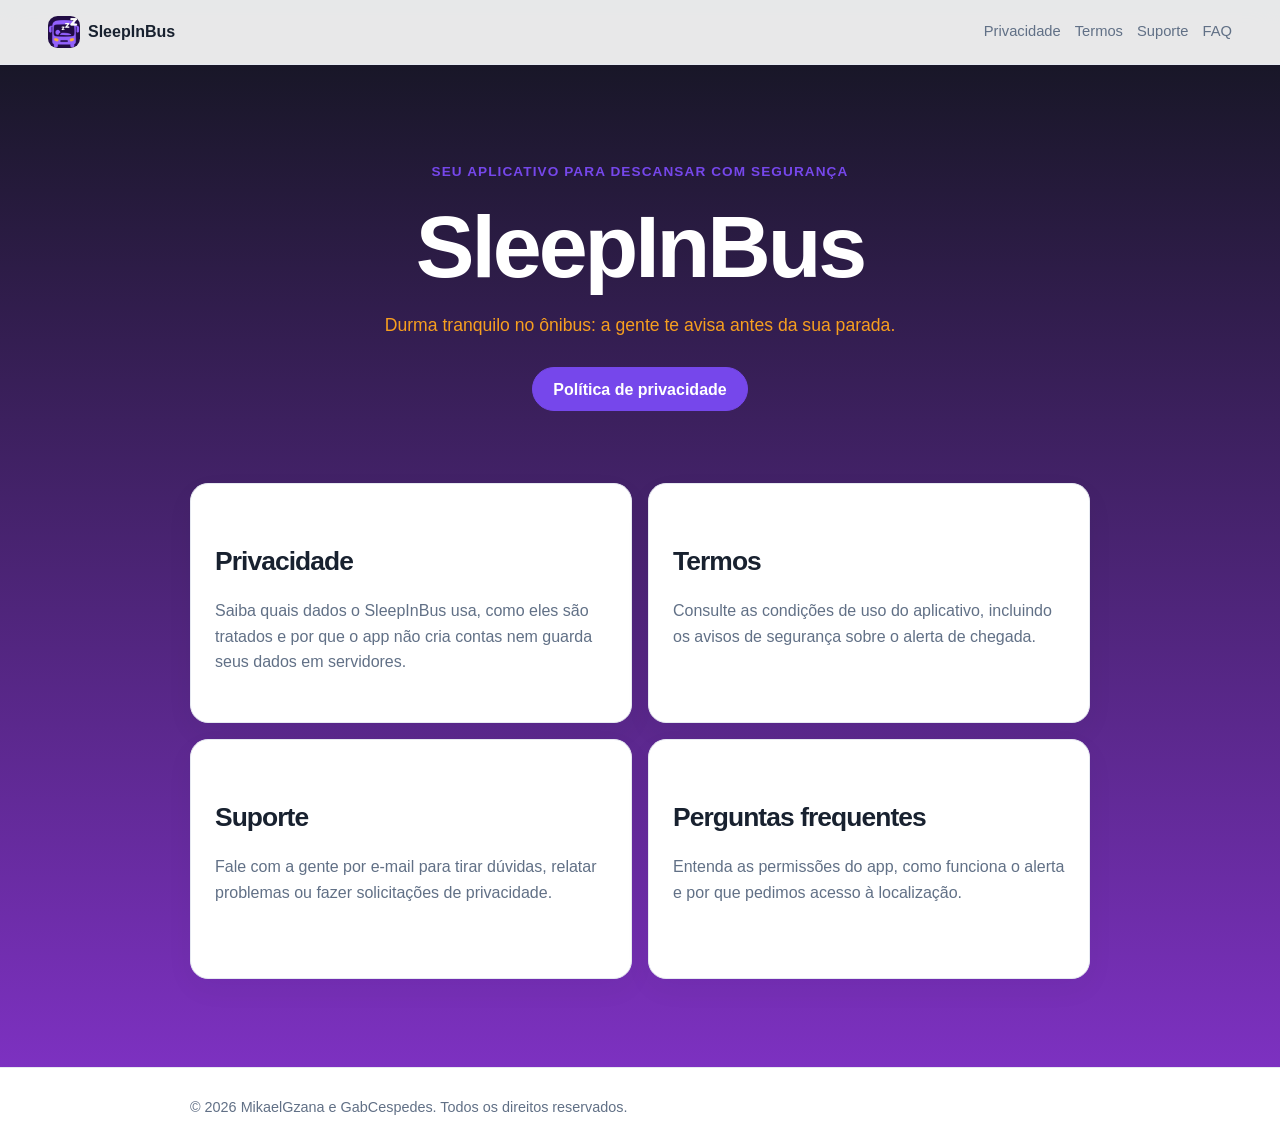
==== commit 4e26e412: "Remove botao de download (app ainda nao publicado) e adiciona direitos reservados no rodape" ====
--- a/index.html
+++ b/index.html
@@ -30,8 +30,7 @@
         <h1 data-app-name id="app-name">SleepInBus</h1>
         <p data-tagline id="data-tagline">Durma tranquilo no ônibus</p>
         <div class="actions">
-          <a class="button button-primary" data-app-store-link href="#">Baixe o aplicativo na Play Store</a>
-          <a class="button button-secondary" href="privacy.html">Política de privacidade</a>
+          <a class="button button-primary" href="privacy.html">Política de privacidade</a>
         </div>
       </section>
       <section class="cards">
@@ -55,7 +54,7 @@
     </main>
     <footer class="site-footer">
       <div class="container footer-row">
-        <span>© <span data-developer-name>MikaelGzana e GabCespedes</span>
+        <span>© 2026 <span data-developer-name>MikaelGzana e GabCespedes</span>. Todos os direitos reservados.</span>
       </div>
     </footer>
     <script src="assets/config.js"></script>
